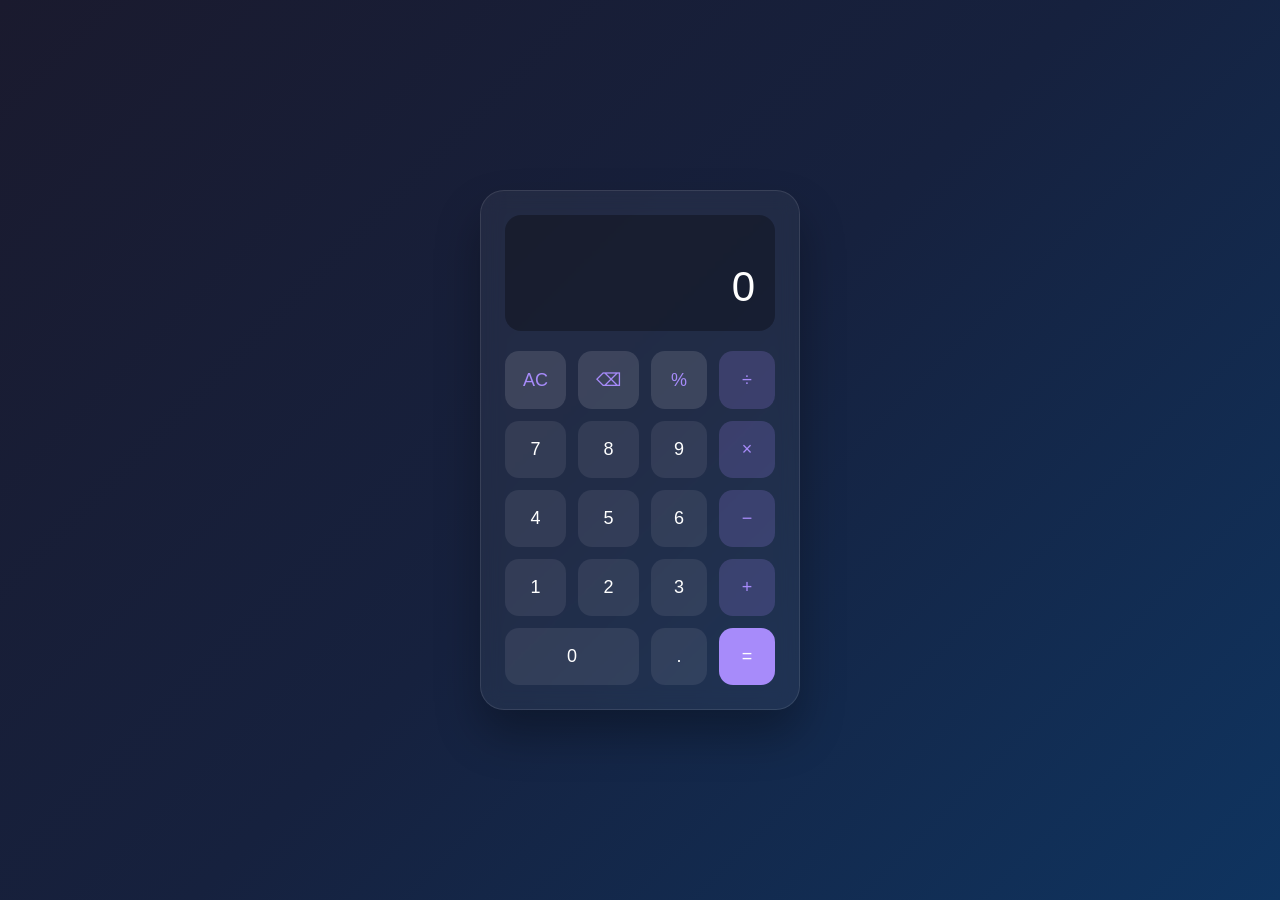
==== my-calculator/index.html @ 856882ae "Add calculator code" ====
<!DOCTYPE html>
<html lang="en">
<head>
  <meta charset="UTF-8" />
  <meta name="viewport" content="width=device-width, initial-scale=1.0"/>
  <title>Calculator</title>
  <link rel="stylesheet" href="style.css" />
</head>
<body>

  <div class="calculator">
    <div class="display">
      <div class="expression" id="expression"></div>
      <div class="result" id="result">0</div>
    </div>
    <div class="buttons">
      <button class="btn special" onclick="clearAll()">AC</button>
      <button class="btn special" onclick="deleteLast()">⌫</button>
      <button class="btn special" onclick="appendToDisplay('%')">%</button>
      <button class="btn operator" onclick="appendToDisplay('/')">÷</button>

      <button class="btn" onclick="appendToDisplay('7')">7</button>
      <button class="btn" onclick="appendToDisplay('8')">8</button>
      <button class="btn" onclick="appendToDisplay('9')">9</button>
      <button class="btn operator" onclick="appendToDisplay('*')">×</button>

      <button class="btn" onclick="appendToDisplay('4')">4</button>
      <button class="btn" onclick="appendToDisplay('5')">5</button>
      <button class="btn" onclick="appendToDisplay('6')">6</button>
      <button class="btn operator" onclick="appendToDisplay('-')">−</button>

      <button class="btn" onclick="appendToDisplay('1')">1</button>
      <button class="btn" onclick="appendToDisplay('2')">2</button>
      <button class="btn" onclick="appendToDisplay('3')">3</button>
      <button class="btn operator" onclick="appendToDisplay('+')">+</button>

      <button class="btn zero" onclick="appendToDisplay('0')">0</button>
      <button class="btn" onclick="appendToDisplay('.')">.</button>
      <button class="btn equals" onclick="calculate()">=</button>
    </div>
  </div>

  <script src="script.js"></script>
</body>
</html>
---- my-calculator/style.css ----
* {
  margin: 0;
  padding: 0;
  box-sizing: border-box;
}

body {
  min-height: 100vh;
  display: flex;
  align-items: center;
  justify-content: center;
  background: linear-gradient(135deg, #1a1a2e, #16213e, #0f3460);
  font-family: 'Segoe UI', sans-serif;
}

.calculator {
  background: rgba(255, 255, 255, 0.05);
  backdrop-filter: blur(10px);
  border: 1px solid rgba(255, 255, 255, 0.1);
  border-radius: 24px;
  padding: 24px;
  width: 320px;
  box-shadow: 0 25px 45px rgba(0, 0, 0, 0.3);
}

.display {
  background: rgba(0, 0, 0, 0.3);
  border-radius: 16px;
  padding: 20px;
  margin-bottom: 20px;
  text-align: right;
  min-height: 90px;
}

.expression {
  font-size: 14px;
  color: rgba(255, 255, 255, 0.4);
  min-height: 20px;
  margin-bottom: 8px;
  word-break: break-all;
}

.result {
  font-size: 42px;
  font-weight: 300;
  color: #ffffff;
  word-break: break-all;
}

.buttons {
  display: grid;
  grid-template-columns: repeat(4, 1fr);
  gap: 12px;
}

.btn {
  padding: 18px;
  border: none;
  border-radius: 14px;
  font-size: 18px;
  font-weight: 500;
  cursor: pointer;
  transition: all 0.15s ease;
  background: rgba(255, 255, 255, 0.08);
  color: #ffffff;
}

.btn:hover {
  background: rgba(255, 255, 255, 0.18);
  transform: scale(1.05);
}

.btn:active {
  transform: scale(0.95);
}

.special {
  background: rgba(255, 255, 255, 0.12);
  color: #a78bfa;
}

.operator {
  background: rgba(167, 139, 250, 0.2);
  color: #a78bfa;
}

.operator:hover {
  background: rgba(167, 139, 250, 0.4);
}

.equals {
  background: #a78bfa;
  color: #ffffff;
}

.equals:hover {
  background: #7c3aed;
}

.zero {
  grid-column: span 2;
}
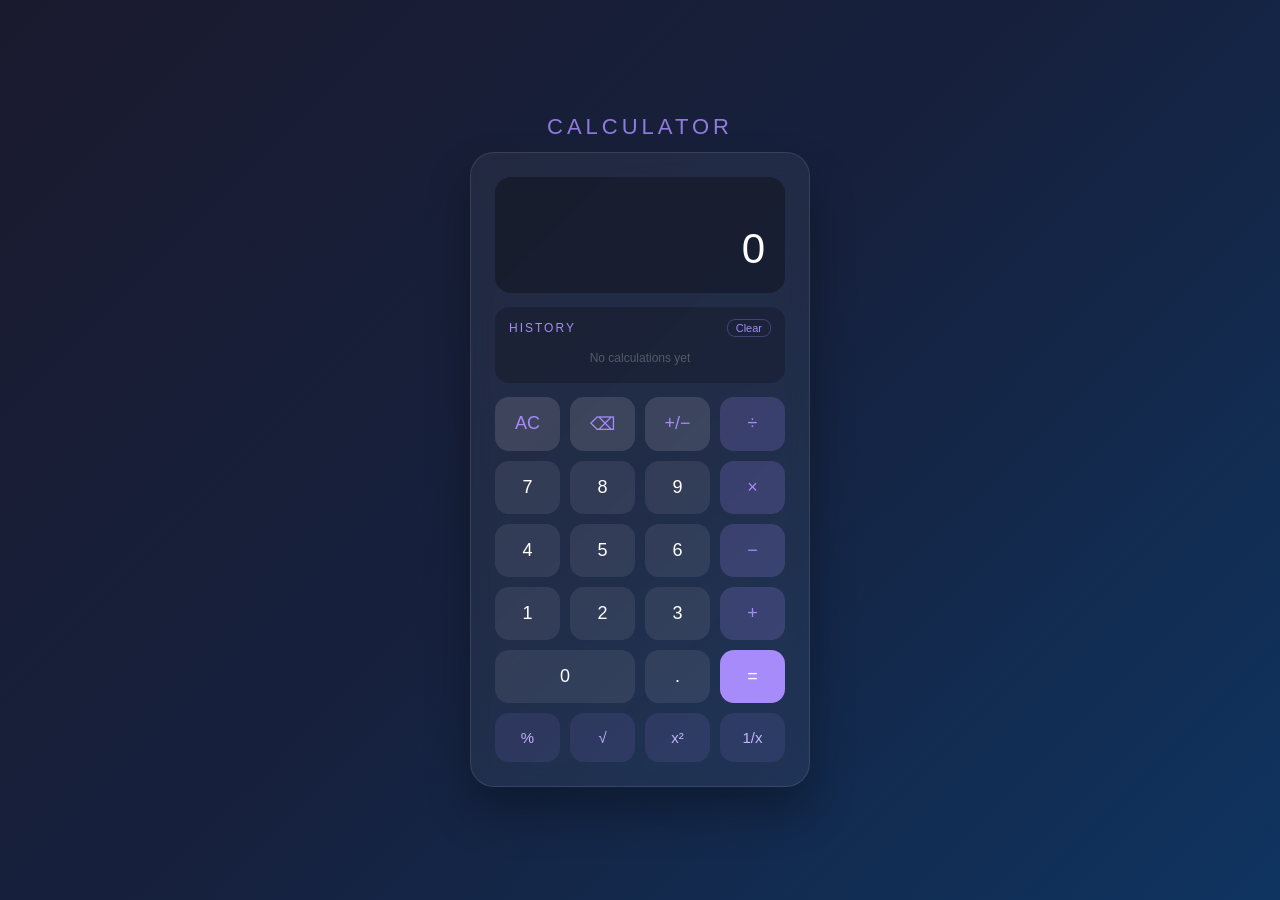
==== commit e899ee8b: "Refine calculator UI with history and extra operations" ====
--- a/my-calculator/index.html
+++ b/my-calculator/index.html
@@ -8,35 +8,67 @@
 </head>
 <body>
 
-  <div class="calculator">
-    <div class="display">
-      <div class="expression" id="expression"></div>
-      <div class="result" id="result">0</div>
-    </div>
-    <div class="buttons">
-      <button class="btn special" onclick="clearAll()">AC</button>
-      <button class="btn special" onclick="deleteLast()">⌫</button>
-      <button class="btn special" onclick="appendToDisplay('%')">%</button>
-      <button class="btn operator" onclick="appendToDisplay('/')">÷</button>
+  <div class="wrapper">
+    <h1 class="title">Calculator</h1>
 
-      <button class="btn" onclick="appendToDisplay('7')">7</button>
-      <button class="btn" onclick="appendToDisplay('8')">8</button>
-      <button class="btn" onclick="appendToDisplay('9')">9</button>
-      <button class="btn operator" onclick="appendToDisplay('*')">×</button>
+    <div class="calculator">
 
-      <button class="btn" onclick="appendToDisplay('4')">4</button>
-      <button class="btn" onclick="appendToDisplay('5')">5</button>
-      <button class="btn" onclick="appendToDisplay('6')">6</button>
-      <button class="btn operator" onclick="appendToDisplay('-')">−</button>
+      <!-- Display -->
+      <div class="display">
+        <div class="expression" id="expression"></div>
+        <div class="result" id="result">0</div>
+      </div>
 
-      <button class="btn" onclick="appendToDisplay('1')">1</button>
-      <button class="btn" onclick="appendToDisplay('2')">2</button>
-      <button class="btn" onclick="appendToDisplay('3')">3</button>
-      <button class="btn operator" onclick="appendToDisplay('+')">+</button>
+      <!-- History Panel -->
+      <div class="history-box">
+        <div class="history-header">
+          <span>History</span>
+          <button onclick="clearHistory()">Clear</button>
+        </div>
+        <div class="history-list" id="historyList">
+          <p class="no-history">No calculations yet</p>
+        </div>
+      </div>
 
-      <button class="btn zero" onclick="appendToDisplay('0')">0</button>
-      <button class="btn" onclick="appendToDisplay('.')">.</button>
-      <button class="btn equals" onclick="calculate()">=</button>
+      <!-- Buttons -->
+      <div class="buttons">
+
+        <!-- Row 1 -->
+        <button class="btn special" onclick="clearAll()">AC</button>
+        <button class="btn special" onclick="deleteLast()">⌫</button>
+        <button class="btn special" onclick="toggleSign()">+/−</button>
+        <button class="btn operator" onclick="appendToDisplay('/')">÷</button>
+
+        <!-- Row 2 -->
+        <button class="btn" onclick="appendToDisplay('7')">7</button>
+        <button class="btn" onclick="appendToDisplay('8')">8</button>
+        <button class="btn" onclick="appendToDisplay('9')">9</button>
+        <button class="btn operator" onclick="appendToDisplay('*')">×</button>
+
+        <!-- Row 3 -->
+        <button class="btn" onclick="appendToDisplay('4')">4</button>
+        <button class="btn" onclick="appendToDisplay('5')">5</button>
+        <button class="btn" onclick="appendToDisplay('6')">6</button>
+        <button class="btn operator" onclick="appendToDisplay('-')">−</button>
+
+        <!-- Row 4 -->
+        <button class="btn" onclick="appendToDisplay('1')">1</button>
+        <button class="btn" onclick="appendToDisplay('2')">2</button>
+        <button class="btn" onclick="appendToDisplay('3')">3</button>
+        <button class="btn operator" onclick="appendToDisplay('+')">+</button>
+
+        <!-- Row 5 -->
+        <button class="btn zero" onclick="appendToDisplay('0')">0</button>
+        <button class="btn" onclick="appendToDisplay('.')">.</button>
+        <button class="btn equals" onclick="calculate()">=</button>
+
+        <!-- Row 6 - Extra Operations -->
+        <button class="btn extra" onclick="appendToDisplay('%')">%</button>
+        <button class="btn extra" onclick="squareRoot()">√</button>
+        <button class="btn extra" onclick="square()">x²</button>
+        <button class="btn extra" onclick="inverse()">1/x</button>
+
+      </div>
     </div>
   </div>
 
--- a/my-calculator/style.css
+++ b/my-calculator/style.css
@@ -11,6 +11,22 @@
   justify-content: center;
   background: linear-gradient(135deg, #1a1a2e, #16213e, #0f3460);
   font-family: 'Segoe UI', sans-serif;
+}
+
+.wrapper {
+  display: flex;
+  flex-direction: column;
+  align-items: center;
+  gap: 12px;
+}
+
+.title {
+  color: #a78bfa;
+  font-size: 22px;
+  font-weight: 400;
+  letter-spacing: 4px;
+  text-transform: uppercase;
+  opacity: 0.85;
 }
 
 .calculator {
@@ -19,15 +35,16 @@
   border: 1px solid rgba(255, 255, 255, 0.1);
   border-radius: 24px;
   padding: 24px;
-  width: 320px;
+  width: 340px;
   box-shadow: 0 25px 45px rgba(0, 0, 0, 0.3);
 }
 
+/* Display */
 .display {
   background: rgba(0, 0, 0, 0.3);
   border-radius: 16px;
   padding: 20px;
-  margin-bottom: 20px;
+  margin-bottom: 14px;
   text-align: right;
   min-height: 90px;
 }
@@ -47,14 +64,94 @@
   word-break: break-all;
 }
 
+/* History */
+.history-box {
+  background: rgba(0, 0, 0, 0.2);
+  border-radius: 14px;
+  padding: 12px 14px;
+  margin-bottom: 14px;
+  max-height: 120px;
+  overflow-y: auto;
+}
+
+.history-box::-webkit-scrollbar {
+  width: 4px;
+}
+
+.history-box::-webkit-scrollbar-thumb {
+  background: rgba(167, 139, 250, 0.4);
+  border-radius: 4px;
+}
+
+.history-header {
+  display: flex;
+  justify-content: space-between;
+  align-items: center;
+  margin-bottom: 8px;
+}
+
+.history-header span {
+  font-size: 12px;
+  color: #a78bfa;
+  letter-spacing: 2px;
+  text-transform: uppercase;
+}
+
+.history-header button {
+  background: none;
+  border: 1px solid rgba(167, 139, 250, 0.3);
+  color: #a78bfa;
+  font-size: 11px;
+  padding: 2px 8px;
+  border-radius: 8px;
+  cursor: pointer;
+}
+
+.history-header button:hover {
+  background: rgba(167, 139, 250, 0.15);
+}
+
+.history-list {
+  display: flex;
+  flex-direction: column;
+  gap: 4px;
+}
+
+.no-history {
+  font-size: 12px;
+  color: rgba(255, 255, 255, 0.25);
+  text-align: center;
+  padding: 6px 0;
+}
+
+.history-item {
+  font-size: 13px;
+  color: rgba(255, 255, 255, 0.5);
+  text-align: right;
+  padding: 3px 0;
+  border-bottom: 1px solid rgba(255,255,255,0.05);
+  cursor: pointer;
+  transition: color 0.2s;
+}
+
+.history-item:hover {
+  color: #a78bfa;
+}
+
+.history-item span {
+  color: rgba(255,255,255,0.25);
+  margin-right: 4px;
+}
+
+/* Buttons */
 .buttons {
   display: grid;
   grid-template-columns: repeat(4, 1fr);
-  gap: 12px;
+  gap: 10px;
 }
 
 .btn {
-  padding: 18px;
+  padding: 16px;
   border: none;
   border-radius: 14px;
   font-size: 18px;
@@ -101,4 +198,12 @@
   grid-column: span 2;
 }
 
-
+.extra {
+  background: rgba(167, 139, 250, 0.1);
+  color: #c4b5fd;
+  font-size: 15px;
+}
+
+.extra:hover {
+  background: rgba(167, 139, 250, 0.25);
+}
